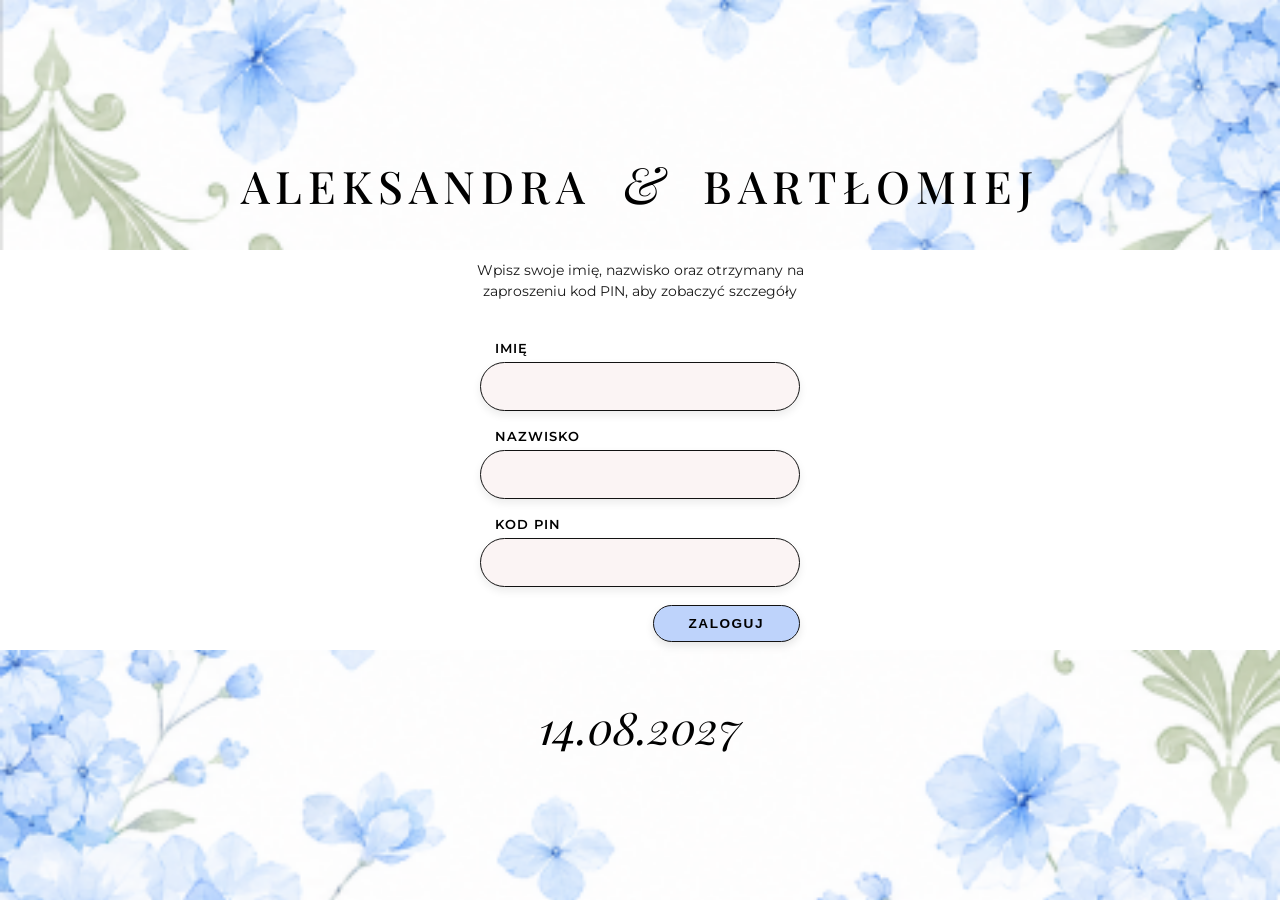
==== index.html @ 817b6440 "First commit" ====
<!DOCTYPE html>
<html lang="pl">
<head>
    <meta charset="UTF-8">
    <meta name="viewport" content="width=device-width, initial-scale=1.0">
    <title>Aleksandra i Bartłomiej - Logowanie</title>
    <!-- Czcionki Google Fonts -->
    <link href="https://fonts.googleapis.com/css2?family=Dancing+Script:wght@500;700&family=Playfair+Display:ital,wght@0,400;0,600;1,400;1,600&family=Montserrat:wght@300;400;500;600&display=swap" rel="stylesheet">
    <link rel="stylesheet" href="style.css">
    <script src="databaseScript.js" defer></script>
    <script src="app.js" defer></script>
</head>
<body>

    <div id="login-container" class="login-wrapper">
        
        <div class="flower-decor top-flowers">
            <img src="img/kwiatki-gora.png" alt="dekoracja góra">
        </div>

        <div class="login-content">
            <div class="names-header">
                <h1 class="serif-name">ALEKSANDRA <span class="ampersand">&</span> BARTŁOMIEJ</h1>
            </div>

            <p class="login-instruction">
                Wpisz swoje imię, nazwisko oraz otrzymany na zaproszeniu kod PIN, aby zobaczyć szczegóły
            </p>

            <form id="login-form" class="classic-form">
                <div class="input-field">
                    <label for="firstname">IMIĘ</label>
                    <input type="text" id="firstname" required placeholder="">
                </div>
                <div class="input-field">
                    <label for="lastname">NAZWISKO</label>
                    <input type="text" id="lastname" required placeholder="">
                </div>
                <div class="input-field">
                    <label for="pin">KOD PIN</label>
                    <input type="password" id="pin" required placeholder="" maxlength="8">
                </div>
                
                <div class="button-wrapper">
                    <button type="submit" id="login-btn" class="pill-button">ZALOGUJ</button>
                </div>
                <p id="login-error" class="error-message"></p>
            </form>

            <div class="wedding-date-bottom">
                14.08.2027
            </div>
        </div>

        <!-- Dolna dekoracja (rozciągnięta na całą szerokość ekranu) -->
        <div class="flower-decor bottom-flowers">
            <img src="img/kwiatki-dol.png" alt="dekoracja dół">
        </div>
    </div>

    <!-- Główna zawartość strony po zalogowaniu -->
    <div id="main-container" class="main-site-wrapper hidden">
        <header class="main-header">
            <div class="logo-serif">A & B</div>
            <nav class="nav-links">
                <a href="#details">Szczegóły</a>
                <a href="#gallery">Zdjęcia</a>
                <button id="logout-btn" class="logout-btn-style">Wyloguj</button>
            </nav>
        </header>

        <main class="content-box">
            <section class="welcome-section">
                <h2 id="welcome-message" class="calligraphy-welcome">Witaj!</h2>
                <p id="admin-badge" class="badge hidden">Panel Administratora</p>
            </section>
        </main>
    </div>

</body>
</html>
---- style.css ----
:root {
    --bg-white: #ffffff;
    --text-dark: #000000;
    --accent-blue: #BED3FB;     
    --input-bg: #FBF4F4;        
    
    --serif-font: 'Playfair Display', serif;
    --cursive-font: 'Dancing Script', cursive;
    --sans-font: 'Montserrat', sans-serif;
}

.hidden {
    display: none !important;
}

body {
    margin: 0;
    padding: 0;
    font-family: var(--sans-font);
    background-color: var(--bg-white);
    color: var(--text-dark);
    display: flex;
    justify-content: center;
    align-items: center;
    min-height: 100vh;
    overflow-x: hidden;
}

.login-wrapper {
    position: relative;
    width: 100%;
    min-height: 100vh;
    display: flex;
    flex-direction: column;
    justify-content: center; 
    align-items: center;
    padding: 140px 24px; 
    box-sizing: border-box;
    background-color: var(--bg-white);
}

.flower-decor {
    position: absolute;
    left: 0;
    width: 100%;
    pointer-events: none;
    z-index: 1;
    display: flex;
    justify-content: center;
    overflow: hidden;
}

.flower-decor img {
    width: 100%;
    max-height: 250px; 
    object-fit: cover; 
    object-position: center;
}

.top-flowers {
    top: 0;
}

.bottom-flowers {
    bottom: 0;
}

.login-content {
    width: 100%;
    max-width: 900px; 
    display: flex;
    flex-direction: column;
    align-items: center;
    z-index: 2;
    gap: 15px; 
}

.names-header {
    text-align: center;
    margin-bottom: 10px;
    width: 100%;
}

.serif-name {
    font-family: var(--serif-font);
    font-size: 2.8rem; 
    font-weight: 500;
    letter-spacing: 6px;
    margin: 5px 0;
    white-space: nowrap; 
}

.ampersand {
    font-family: var(--serif-font);
    font-style: italic;
    font-weight: 400;
    font-size: 3.2rem;
    margin: 0 15px;
    display: inline-block;
}

.login-instruction {
    font-size: 0.85rem;
    line-height: 1.5;
    text-align: center;
    max-width: 420px;
    margin-bottom: 25px;
    color: #1a1a1a;
    font-weight: 400;
    padding: 0 10px;
    box-sizing: border-box;
}

.classic-form {
    width: 100%;
    max-width: 320px;
    box-sizing: border-box;
}

.input-field {
    margin-bottom: 18px;
}

.input-field label {
    display: block;
    font-size: 0.8rem;
    font-weight: 600;
    letter-spacing: 1px;
    margin-bottom: 6px;
    margin-left: 15px;
    color: var(--text-dark);
}

.input-field input {
    width: 100%;
    padding: 14px 22px;
    font-size: 1rem;
    background-color: var(--input-bg);
    border: 1.5px solid #121212;
    border-radius: 50px;
    box-sizing: border-box;
    font-family: var(--sans-font);
    box-shadow: 0 4px 8px rgba(0, 0, 0, 0.08);
    outline: none;
    transition: box-shadow 0.2s;
}

.input-field input:focus {
    box-shadow: 0 4px 12px rgba(185, 210, 243, 0.4);
}

.button-wrapper {
    display: flex;
    justify-content: flex-end;
    width: 100%;
    margin-top: 15px;
}

.pill-button {
    background-color: var(--accent-blue);
    color: var(--text-dark);
    border: 1.5px solid #121212;
    padding: 10px 35px;
    font-size: 0.85rem;
    font-weight: 600;
    letter-spacing: 1.5px;
    border-radius: 50px;
    cursor: pointer;
    box-shadow: 0 4px 8px rgba(0, 0, 0, 0.1);
    transition: all 0.2s ease;
    width: auto;
}

.pill-button:hover {
    background-color: #ffffff;
    box-shadow: 0 4px 12px rgba(0, 0, 0, 0.15);
}

.wedding-date-bottom {
    font-family: var(--serif-font);
    font-style: italic;
    font-size: 2.8rem;
    text-align: center;
    color: var(--text-dark);
    margin-top: 25px;
    z-index: 3;
    position: relative;
}

.error-message {
    color: #b22222;
    font-size: 0.8rem;
    text-align: center;
    margin-top: 15px;
}

.main-site-wrapper {
    width: 100%;
    max-width: 900px;
    padding: 40px 24px;
    box-sizing: border-box;
}

.main-header {
    display: flex;
    justify-content: space-between;
    align-items: center;
    padding-bottom: 20px;
    border-bottom: 1.5px solid #121212;
    margin-bottom: 40px;
    flex-wrap: wrap;
    gap: 15px;
}

.logo-serif {
    font-family: var(--serif-font);
    font-size: 1.6rem;
    font-weight: 600;
}

.nav-links {
    display: flex;
    align-items: center;
    gap: 15px;
    flex-wrap: wrap;
}

.nav-links a {
    text-decoration: none;
    color: var(--text-dark);
    font-size: 0.8rem;
    font-weight: 500;
    letter-spacing: 1px;
    text-transform: uppercase;
}

.logout-btn-style {
    background: none;
    border: 1.5px solid #121212;
    padding: 6px 16px;
    border-radius: 50px;
    cursor: pointer;
    font-family: var(--sans-font);
    font-size: 0.75rem;
    font-weight: 600;
}

.logout-btn-style:hover {
    background-color: var(--text-dark);
    color: #ffffff;
}

.calligraphy-welcome {
    font-family: var(--cursive-font);
    font-size: 3rem;
    text-align: center;
    margin-top: 50px;
}

.badge {
    display: inline-block;
    background-color: var(--accent-blue);
    color: var(--text-dark);
    padding: 4px 12px;
    border-radius: 20px;
    font-size: 0.7rem;
    font-weight: 600;
    margin-top: 10px;
}


@media (max-width: 768px) {
    .login-wrapper {
        padding: 100px 16px;
    }

    .serif-name {
        white-space: normal; 
        font-size: 2.0rem;
        line-height: 1.3;
        letter-spacing: 3px;
    }

    .ampersand {
        display: block; 
        font-size: 2.4rem;
        margin: 5px 0;
    }

    .login-instruction {
        font-size: 0.8rem;
        margin-bottom: 25px;
    }

    .wedding-date-bottom {
        font-size: 2.4rem;
        margin-top: 25px;
    }

    .input-field input {
        padding: 12px 18px;
        font-size: 0.95rem;
    }
}
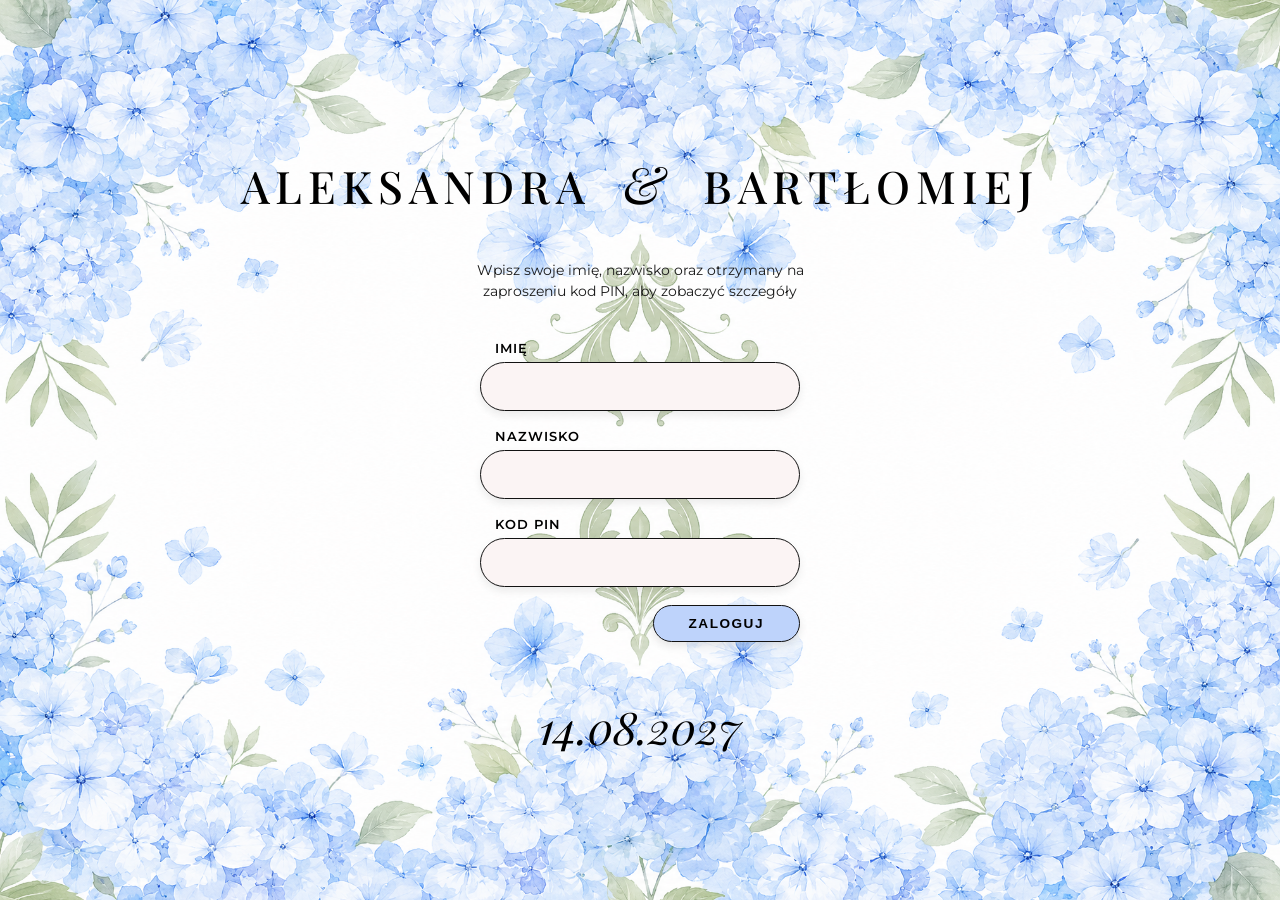
==== commit bff0704d: "stylowanie" ====
--- a/index.html
+++ b/index.html
@@ -4,7 +4,6 @@
     <meta charset="UTF-8">
     <meta name="viewport" content="width=device-width, initial-scale=1.0">
     <title>Aleksandra i Bartłomiej - Logowanie</title>
-    <!-- Czcionki Google Fonts -->
     <link href="https://fonts.googleapis.com/css2?family=Dancing+Script:wght@500;700&family=Playfair+Display:ital,wght@0,400;0,600;1,400;1,600&family=Montserrat:wght@300;400;500;600&display=swap" rel="stylesheet">
     <link rel="stylesheet" href="style.css">
     <script src="databaseScript.js" defer></script>
@@ -14,8 +13,14 @@
 
     <div id="login-container" class="login-wrapper">
         
+        <!-- Górna dekoracja -->
         <div class="flower-decor top-flowers">
-            <img src="img/kwiatki-gora.png" alt="dekoracja góra">
+            <picture>
+                <!-- Na telefon -->
+                <source media="(max-width: 768px)" srcset="img/kwiatki-gora.png">
+                <!-- Na komputer -->
+                <img src="img/kwiatki-calosc-gora.png" alt="dekoracja góra">
+            </picture>
         </div>
 
         <div class="login-content">
@@ -52,9 +57,14 @@
             </div>
         </div>
 
-        <!-- Dolna dekoracja (rozciągnięta na całą szerokość ekranu) -->
+        <!-- Dolna dekoracja -->
         <div class="flower-decor bottom-flowers">
-            <img src="img/kwiatki-dol.png" alt="dekoracja dół">
+            <picture>
+                <!-- Na telefon -->
+                <source media="(max-width: 768px)" srcset="img/kwiatki-dol.png">
+                <!-- Na komputer -->
+                <img src="img/kwiatki-calosc-dol.png" alt="dekoracja dół">
+            </picture>
         </div>
     </div>
 
--- a/style.css
+++ b/style.css
@@ -50,11 +50,16 @@
     overflow: hidden;
 }
 
+.flower-decor picture {
+    display: block;
+    width: 100%;
+}
+
+
 .flower-decor img {
     width: 100%;
-    max-height: 250px; 
-    object-fit: cover; 
-    object-position: center;
+    height: auto;
+    display: block;
 }
 
 .top-flowers {
@@ -269,6 +274,7 @@
 }
 
 
+/* --- ZABEZPIECZONA RESPONSYWNOŚĆ TELEFONÓW (Nienaruszony kod) --- */
 @media (max-width: 768px) {
     .login-wrapper {
         padding: 100px 16px;
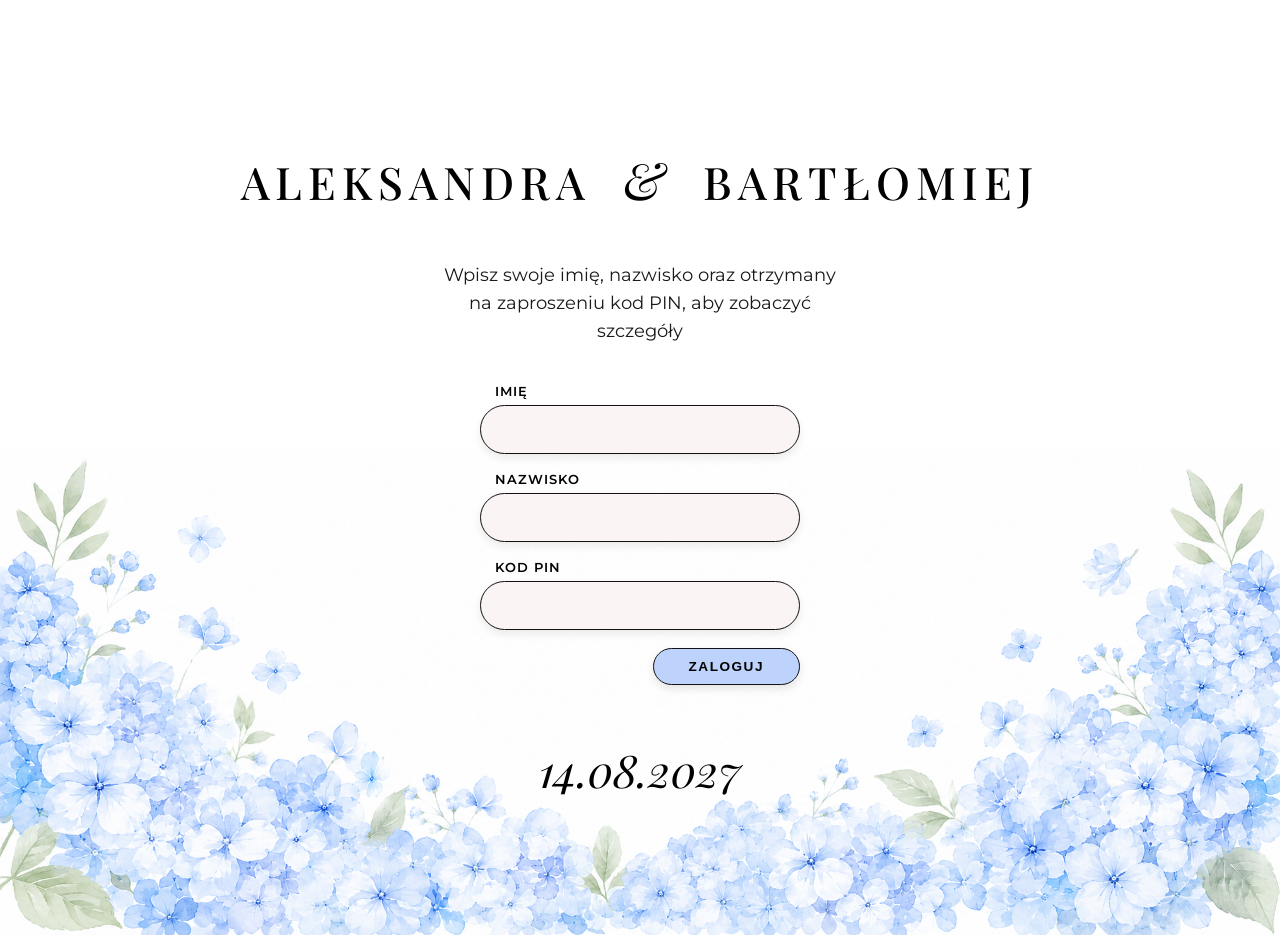
==== commit 03420220: "zmiany" ====
--- a/index.html
+++ b/index.html
@@ -4,21 +4,19 @@
     <meta charset="UTF-8">
     <meta name="viewport" content="width=device-width, initial-scale=1.0">
     <title>Aleksandra i Bartłomiej - Logowanie</title>
+    <!-- Czcionki Google Fonts -->
     <link href="https://fonts.googleapis.com/css2?family=Dancing+Script:wght@500;700&family=Playfair+Display:ital,wght@0,400;0,600;1,400;1,600&family=Montserrat:wght@300;400;500;600&display=swap" rel="stylesheet">
     <link rel="stylesheet" href="style.css">
     <script src="databaseScript.js" defer></script>
     <script src="app.js" defer></script>
 </head>
-<body>
+<body class="login-page">
 
     <div id="login-container" class="login-wrapper">
         
-        <!-- Górna dekoracja -->
         <div class="flower-decor top-flowers">
             <picture>
-                <!-- Na telefon -->
                 <source media="(max-width: 768px)" srcset="img/kwiatki-gora.png">
-                <!-- Na komputer -->
                 <img src="img/kwiatki-calosc-gora.png" alt="dekoracja góra">
             </picture>
         </div>
@@ -57,35 +55,13 @@
             </div>
         </div>
 
-        <!-- Dolna dekoracja -->
         <div class="flower-decor bottom-flowers">
             <picture>
-                <!-- Na telefon -->
                 <source media="(max-width: 768px)" srcset="img/kwiatki-dol.png">
-                <!-- Na komputer -->
                 <img src="img/kwiatki-calosc-dol.png" alt="dekoracja dół">
             </picture>
         </div>
     </div>
 
-    <!-- Główna zawartość strony po zalogowaniu -->
-    <div id="main-container" class="main-site-wrapper hidden">
-        <header class="main-header">
-            <div class="logo-serif">A & B</div>
-            <nav class="nav-links">
-                <a href="#details">Szczegóły</a>
-                <a href="#gallery">Zdjęcia</a>
-                <button id="logout-btn" class="logout-btn-style">Wyloguj</button>
-            </nav>
-        </header>
-
-        <main class="content-box">
-            <section class="welcome-section">
-                <h2 id="welcome-message" class="calligraphy-welcome">Witaj!</h2>
-                <p id="admin-badge" class="badge hidden">Panel Administratora</p>
-            </section>
-        </main>
-    </div>
-
 </body>
 </html>
--- a/style.css
+++ b/style.css
@@ -26,6 +26,7 @@
     overflow-x: hidden;
 }
 
+
 .login-wrapper {
     position: relative;
     width: 100%;
@@ -34,7 +35,7 @@
     flex-direction: column;
     justify-content: center; 
     align-items: center;
-    padding: 140px 24px; 
+    padding: 100px 16px; 
     box-sizing: border-box;
     background-color: var(--bg-white);
 }
@@ -55,19 +56,29 @@
     width: 100%;
 }
 
-
 .flower-decor img {
     width: 100%;
     height: auto;
-    display: block;
+    object-fit: cover;
+    object-position: center;
+}
+
+.top-flowers img {
+    object-position: top center;
+}
+
+.bottom-flowers img {
+    object-position: bottom center;
 }
 
 .top-flowers {
     top: 0;
+    align-items: flex-start;
 }
 
 .bottom-flowers {
     bottom: 0;
+    align-items: flex-end;
 }
 
 .login-content {
@@ -88,24 +99,25 @@
 
 .serif-name {
     font-family: var(--serif-font);
-    font-size: 2.8rem; 
+    font-size: 2.0rem; 
     font-weight: 500;
-    letter-spacing: 6px;
+    letter-spacing: 3px;
     margin: 5px 0;
-    white-space: nowrap; 
+    white-space: normal; 
+    line-height: 1.3;
 }
 
 .ampersand {
     font-family: var(--serif-font);
     font-style: italic;
     font-weight: 400;
-    font-size: 3.2rem;
-    margin: 0 15px;
-    display: inline-block;
+    font-size: 2.4rem; 
+    margin: 5px 0;
+    display: block; 
 }
 
 .login-instruction {
-    font-size: 0.85rem;
+    font-size: 0.8rem; 
     line-height: 1.5;
     text-align: center;
     max-width: 420px;
@@ -138,8 +150,8 @@
 
 .input-field input {
     width: 100%;
-    padding: 14px 22px;
-    font-size: 1rem;
+    padding: 12px 18px; 
+    font-size: 0.95rem; 
     background-color: var(--input-bg);
     border: 1.5px solid #121212;
     border-radius: 50px;
@@ -184,7 +196,7 @@
 .wedding-date-bottom {
     font-family: var(--serif-font);
     font-style: italic;
-    font-size: 2.8rem;
+    font-size: 2.4rem; 
     text-align: center;
     color: var(--text-dark);
     margin-top: 25px;
@@ -274,37 +286,75 @@
 }
 
 
-/* --- ZABEZPIECZONA RESPONSYWNOŚĆ TELEFONÓW (Nienaruszony kod) --- */
-@media (max-width: 768px) {
+
+@media (min-width: 769px) {
     .login-wrapper {
-        padding: 100px 16px;
+        padding: 140px 24px; 
     }
 
     .serif-name {
-        white-space: normal; 
-        font-size: 2.0rem;
-        line-height: 1.3;
-        letter-spacing: 3px;
+        font-size: 2.8rem; 
+        letter-spacing: 6px;
+        white-space: nowrap; 
+        line-height: normal;
     }
 
     .ampersand {
-        display: block; 
-        font-size: 2.4rem;
-        margin: 5px 0;
+        font-size: 3.2rem;
+        margin: 0 15px;
+        display: inline-block; 
     }
 
     .login-instruction {
-        font-size: 0.8rem;
-        margin-bottom: 25px;
+        font-size: 1.15rem;
+    }
+
+    .input-field input {
+        padding: 14px 22px; 
+        font-size: 1rem;
     }
 
     .wedding-date-bottom {
-        font-size: 2.4rem;
-        margin-top: 25px;
-    }
-
-    .input-field input {
-        padding: 12px 18px;
-        font-size: 0.95rem;
+        font-size: 2.8rem;
+    }
+
+    .flower-decor {
+    position: absolute;
+    left: 0;
+    width: 100%;
+    height: 100%;
+    pointer-events: none;
+    z-index: 1;
+    display: flex;
+    justify-content: center;
+    overflow: hidden;
+}
+
+    .flower-decor picture {
+        display: block;
+        width: 100%;
+    }
+    
+    .flower-decor img {
+        width: 100%;
+        object-fit: cover;
+        object-position: center;
+    }
+
+    .top-flowers img {
+        display: none !important; 
+    }
+
+    .bottom-flowers img {
+        object-position: bottom center;
+    }
+    
+    
+    .top-flowers {
+        top: 0;
+    }
+    
+    .bottom-flowers {
+        bottom: 0;
     }
 }
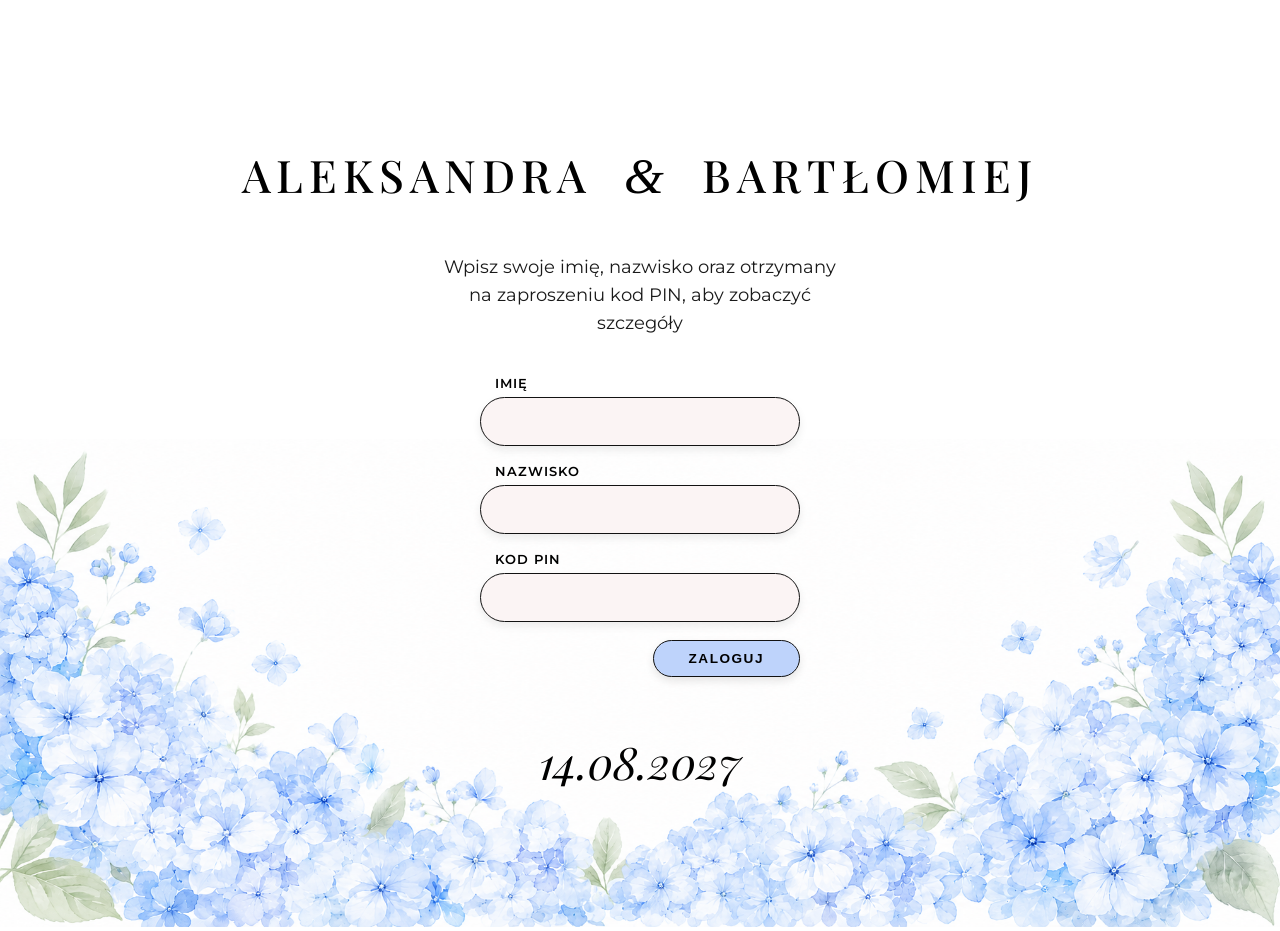
==== commit 46572d97: "zmiany" ====
--- a/index.html
+++ b/index.html
@@ -4,7 +4,6 @@
     <meta charset="UTF-8">
     <meta name="viewport" content="width=device-width, initial-scale=1.0">
     <title>Aleksandra i Bartłomiej - Logowanie</title>
-    <!-- Czcionki Google Fonts -->
     <link href="https://fonts.googleapis.com/css2?family=Dancing+Script:wght@500;700&family=Playfair+Display:ital,wght@0,400;0,600;1,400;1,600&family=Montserrat:wght@300;400;500;600&display=swap" rel="stylesheet">
     <link rel="stylesheet" href="style.css">
     <script src="databaseScript.js" defer></script>
--- a/style.css
+++ b/style.css
@@ -6,6 +6,7 @@
     
     --serif-font: 'Playfair Display', serif;
     --cursive-font: 'Dancing Script', cursive;
+    --parisienne-font: 'Parisienne', cursive;
     --sans-font: 'Montserrat', sans-serif;
 }
 
@@ -108,7 +109,7 @@
 }
 
 .ampersand {
-    font-family: var(--serif-font);
+    font-family: var(--parisienne-font);
     font-style: italic;
     font-weight: 400;
     font-size: 2.4rem; 
@@ -286,6 +287,222 @@
 }
 
 
+body.home-page {
+    background-image: url('img/background-img.png');
+    background-size: cover;
+    background-position: center top;
+    background-repeat: no-repeat;
+    background-attachment: fixed; /* Tło pozostaje nieruchome podczas przewijania */
+    min-height: 100vh;
+    display: flex;
+    justify-content: center;
+    align-items: flex-start;
+}
+
+.main-site-wrapper {
+    width: 100%;
+    max-width: 450px; 
+    padding: 60px 24px;
+    box-sizing: border-box;
+    display: flex;
+    flex-direction: column;
+    align-items: center;
+    text-align: center;
+}
+
+/* Imiona na stronie głównej */
+.home-header {
+    margin-bottom: 5px;
+}
+
+.serif-name-home {
+    font-family: "var(--serif-font)";
+    font-size: 2.2rem;
+    font-weight: 500;
+    letter-spacing: 4px;
+    margin: 5px 0;
+    color: var(--text-dark);
+}
+
+.ampersand-home {
+    font-family: var(--serif-font);
+    font-style: italic;
+    font-size: 2.6rem;
+    color: var(--text-dark);
+    margin: -10px 0;
+}
+
+/* Separatory ozdobne (linie z ikonami) */
+.ornament-divider {
+    display: flex;
+    align-items: center;
+    justify-content: center;
+    width: 100%;
+    max-width: 280px;
+    margin: 10px 0;
+}
+
+.divider-line {
+    flex-grow: 1;
+    height: 1px;
+    background-color: #abbcb2; 
+    opacity: 0.6;
+}
+
+.divider-icon {
+    margin: 0 15px;
+    font-size: 0.9rem;
+    opacity: 0.8;
+}
+
+.wedding-claim {
+    font-family: var(--sans-font);
+    font-size: 1rem;
+    font-weight: 400;
+    letter-spacing: 1px;
+    margin: 5px 0 25px 0;
+}
+
+/* Karta licznika odliczającego */
+.countdown-section {
+    width: 100%;
+    margin-bottom: 20px;
+}
+
+.countdown-title {
+    font-family: var(--sans-font);
+    font-size: 1rem;
+    font-weight: 400;
+    letter-spacing: 1px;
+    margin-bottom: 6px;
+}
+
+.countdown-card {
+    background: rgba(255, 255, 255, 0.85); /* Efekt półprzezroczystego szkła */
+    backdrop-filter: blur(5px);
+    border: 1px solid rgba(255, 255, 255, 0.4);
+    border-radius: 16px;
+    padding: 20px 10px;
+    display: flex;
+    justify-content: space-around;
+    align-items: center;
+    box-shadow: 0 8px 32px rgba(188, 212, 230, 0.2);
+}
+
+.time-box {
+    display: flex;
+    flex-direction: column;
+    align-items: center;
+    width: 22%;
+}
+
+.time-num {
+    font-family: var(--serif-font);
+    font-size: 1.8rem;
+    font-weight: 400;
+    color: var(--text-dark);
+}
+
+.time-label {
+    font-size: 0.65rem;
+    font-weight: 600;
+    letter-spacing: 1px;
+    color: #555555;
+    margin-top: 4px;
+}
+
+.card-separator {
+    width: 1px;
+    height: 30px;
+    background-color: #dddddd;
+    opacity: 0.7;
+}
+
+.wedding-menu {
+    width: 100%;
+    display: flex;
+    flex-direction: column;
+    gap: 12px;
+    margin-bottom: 10px;
+}
+
+.menu-item {
+    background: rgba(255, 255, 255, 0.85);
+    backdrop-filter: blur(5px);
+    border: 1px solid rgba(255, 255, 255, 0.4);
+    border-radius: 12px;
+    padding: 10px 20px;
+    display: flex;
+    align-items: center;
+    text-decoration: none;
+    color: var(--text-dark);
+    box-shadow: 0 4px 15px rgba(0, 0, 0, 0.03);
+    transition: all 0.2s ease-in-out;
+}
+
+.menu-item:hover {
+    background: rgba(255, 255, 255, 0.95);
+    transform: translateY(-2px);
+    box-shadow: 0 6px 20px rgba(188, 212, 230, 0.3);
+}
+
+.menu-icon {
+    font-size: 1.2rem;
+    margin-right: 15px;
+    display: flex;
+    align-items: center;
+}
+
+.menu-text {
+    font-family: var(--sans-font);
+    font-size: 0.85rem;
+    letter-spacing: 1.5px;
+    text-align: left;
+    flex-grow: 1; 
+}
+
+.menu-arrow {
+    font-size: 0.75rem;
+    color: #888888;
+}
+
+/* Stopka z cytatem */
+.home-footer {
+    width: 100%;
+    margin-top: 10px;
+    display: flex;
+    flex-direction: column;
+    align-items: center;
+}
+
+.quote-text {
+    font-family: var(--cursive-font);
+    font-size: 1.25rem;
+    color: var(--text-dark);
+    margin: 0 0 25px 0;
+}
+
+.logout-btn-style-home {
+    background: none;
+    border: 1px solid rgba(0, 0, 0, 0.25);
+    padding: 8px 24px;
+    border-radius: 50px;
+    cursor: pointer;
+    font-family: var(--sans-font);
+    font-size: 0.75rem;
+    font-weight: 600;
+    letter-spacing: 1px;
+    color: var(--text-dark);
+    transition: all 0.2s;
+    margin-top: 15px;
+}
+
+.logout-btn-style-home:hover {
+    background-color: var(--text-dark);
+    color: #ffffff;
+}
+
+
 
 @media (min-width: 769px) {
     .login-wrapper {
